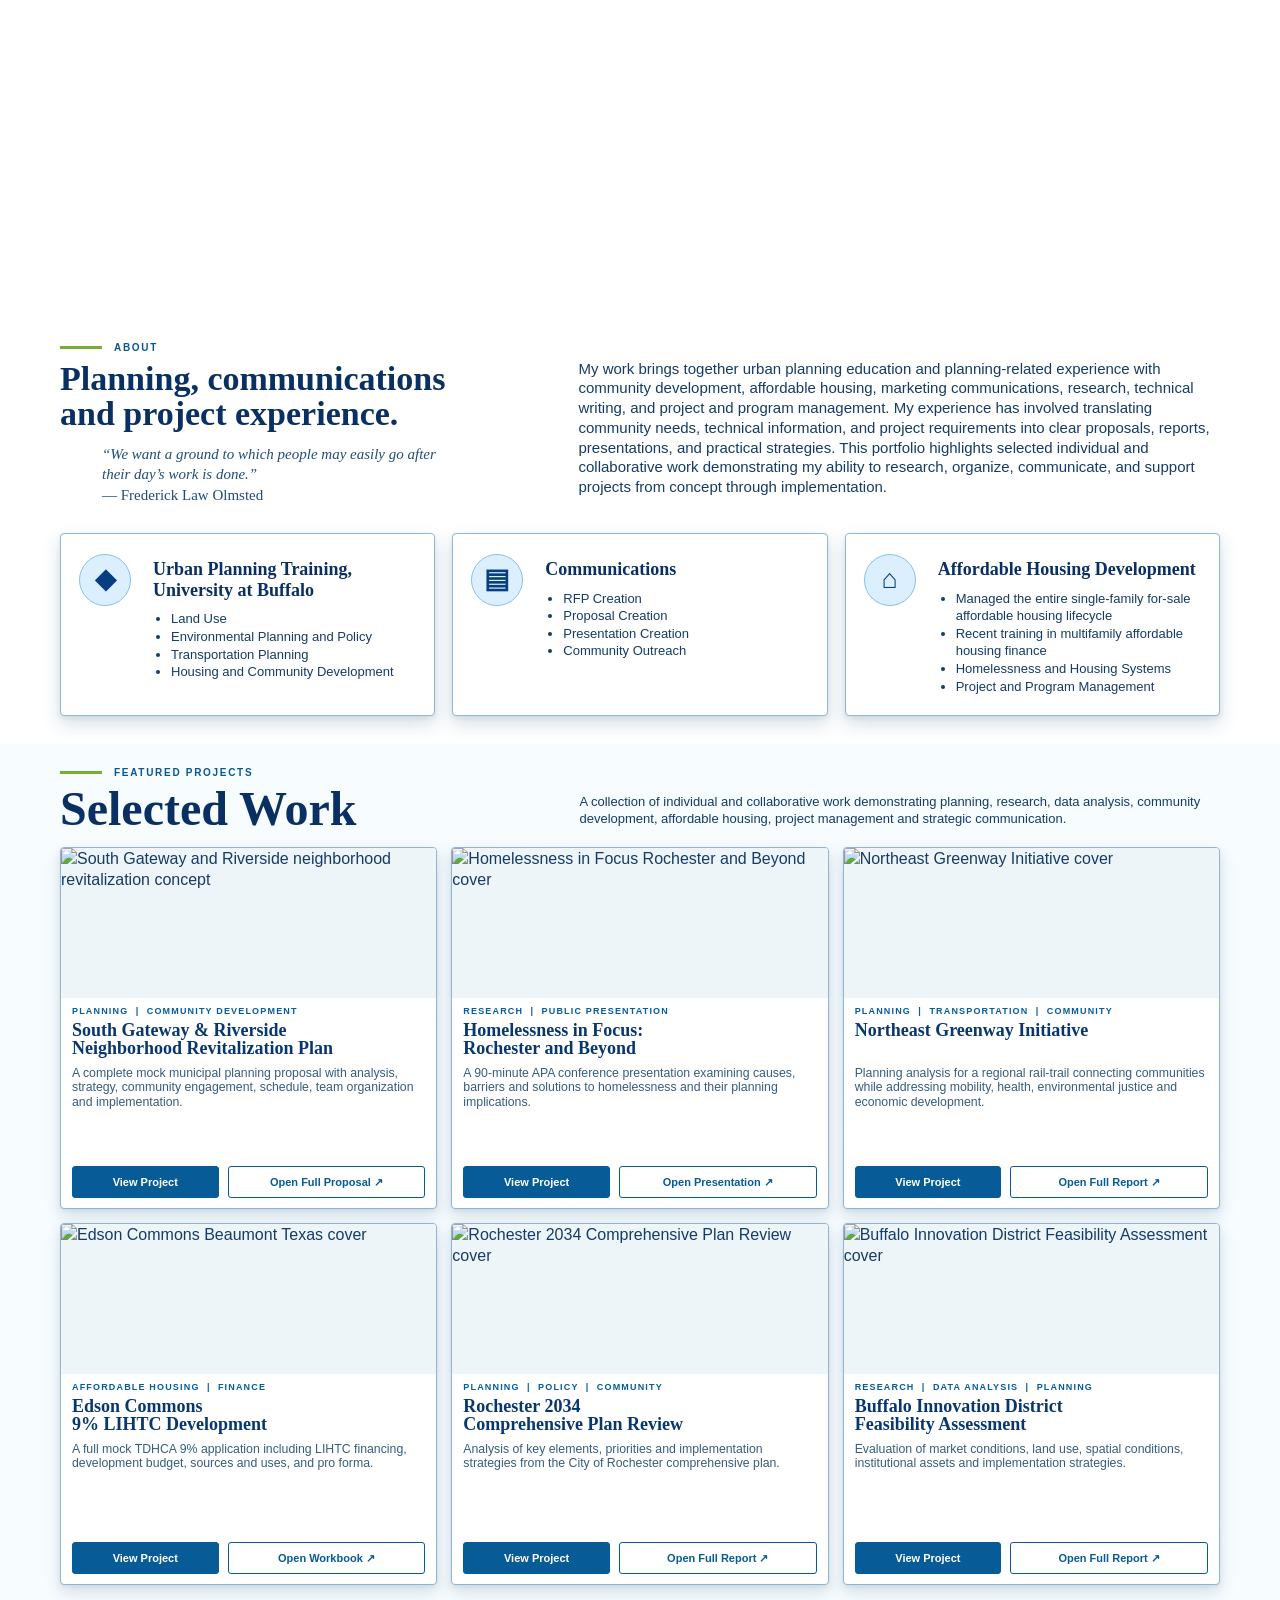
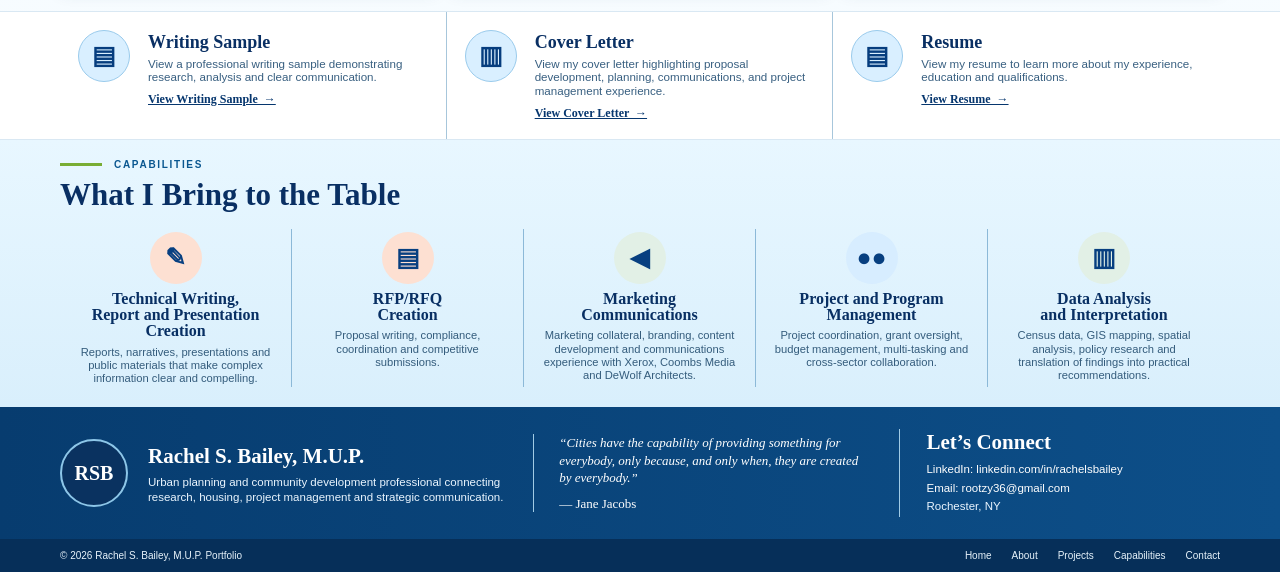
==== index.html @ a9858fcd "Create general professional portfolio" ====
<!doctype html>
<html lang="en">
<head>
<meta charset="utf-8">
<meta name="viewport" content="width=device-width, initial-scale=1">
<meta name="description" content="Portfolio for Rachel S. Bailey, M.U.P. — urban planning, proposal development, marketing communications, affordable housing, research and project management.">
<title>Portfolio for Rachel S. Bailey, M.U.P.</title>
<link rel="stylesheet" href="styles.css">
</head>
<body>

<section class="hero" id="home" aria-label="Rachel S. Bailey portfolio header">
  <nav class="hero-nav" aria-label="Main navigation">
    <a class="active" href="#home">Home</a>
    <a href="#about">About</a>
    <a href="#projects">Projects</a>
    <a href="#capabilities">Capabilities</a>
    <a href="#contact">Contact</a>
  </nav>
  <a class="hero-work-link" href="#projects" aria-label="View my work">View My Work</a>
</section>

<section class="about section" id="about">
  <div class="container">
    <div class="about-intro-grid">
      <div>
        <div class="eyebrow"><span></span>About</div>
        <h2>Planning, communications<br>and project experience.</h2>
        <blockquote>“We want a ground to which people may easily go after their day’s work is done.”<cite>— Frederick Law Olmsted</cite></blockquote>
      </div>
      <div class="about-copy">
        <p>My work brings together urban planning education and planning-related experience with community development, affordable housing, marketing communications, research, technical writing, and project and program management. My experience has involved translating community needs, technical information, and project requirements into clear proposals, reports, presentations, and practical strategies. This portfolio highlights selected individual and collaborative work demonstrating my ability to research, organize, communicate, and support projects from concept through implementation.</p>
      </div>
    </div>

    <div class="about-cards">
      <article class="about-card">
        <div class="round-icon">◆</div>
        <div><h3>Urban Planning Training,<br>University at Buffalo</h3>
        <ul><li>Land Use</li><li>Environmental Planning and Policy</li><li>Transportation Planning</li><li>Housing and Community Development</li></ul></div>
      </article>
      <article class="about-card">
        <div class="round-icon">▤</div>
        <div><h3>Communications</h3>
        <ul><li>RFP Creation</li><li>Proposal Creation</li><li>Presentation Creation</li><li>Community Outreach</li></ul></div>
      </article>
      <article class="about-card">
        <div class="round-icon">⌂</div>
        <div><h3>Affordable Housing Development</h3>
        <ul><li>Managed the entire single-family for-sale affordable housing lifecycle</li><li>Recent training in multifamily affordable housing finance</li><li>Homelessness and Housing Systems</li><li>Project and Program Management</li></ul></div>
      </article>
    </div>
  </div>
</section>

<section class="projects section" id="projects">
  <div class="container">
    <div class="section-heading-grid">
      <div><div class="eyebrow"><span></span>Featured Projects</div><h2>Selected Work</h2></div>
      <p>A collection of individual and collaborative work demonstrating planning, research, data analysis, community development, affordable housing, project management and strategic communication.</p>
    </div>

    <div class="project-grid">
      <article class="project-card">
        <div class="project-image"><img src="assets/south_gateway_before_after.png" alt="South Gateway and Riverside neighborhood revitalization concept"></div>
        <div class="project-body">
          <div class="project-label">Planning &nbsp;|&nbsp; Community Development</div>
          <h3>South Gateway &amp; Riverside<br>Neighborhood Revitalization Plan</h3>
          <p>A complete mock municipal planning proposal with analysis, strategy, community engagement, schedule, team organization and implementation.</p>
          <div class="project-actions"><a class="btn" href="municipal-proposal.html">View Project</a><a class="btn outline" href="documents/South_Gateway_Riverside_Revised_Proposal.pdf" target="_blank">Open Full Proposal ↗</a></div>
        </div>
      </article>

      <article class="project-card">
        <div class="project-image"><img src="assets/homeless_cover.png" alt="Homelessness in Focus Rochester and Beyond cover"></div>
        <div class="project-body">
          <div class="project-label">Research &nbsp;|&nbsp; Public Presentation</div>
          <h3>Homelessness in Focus:<br>Rochester and Beyond</h3>
          <p>A 90-minute APA conference presentation examining causes, barriers and solutions to homelessness and their planning implications.</p>
          <div class="project-actions"><a class="btn" href="homelessness.html">View Project</a><a class="btn outline" href="documents/Homelessness_in_Focus_Rochester_and_Beyond.pdf" target="_blank">Open Presentation ↗</a></div>
        </div>
      </article>

      <article class="project-card">
        <div class="project-image"><img src="assets/greenway_cover.png" alt="Northeast Greenway Initiative cover"></div>
        <div class="project-body">
          <div class="project-label">Planning &nbsp;|&nbsp; Transportation &nbsp;|&nbsp; Community</div>
          <h3>Northeast Greenway Initiative</h3>
          <p>Planning analysis for a regional rail-trail connecting communities while addressing mobility, health, environmental justice and economic development.</p>
          <div class="project-actions"><a class="btn" href="greenway.html">View Project</a><a class="btn outline" href="documents/Northeast_Greenway_Presentation.pdf" target="_blank">Open Full Report ↗</a></div>
        </div>
      </article>

      <article class="project-card">
        <div class="project-image"><img src="assets/edson_cover.png" alt="Edson Commons Beaumont Texas cover"></div>
        <div class="project-body">
          <div class="project-label">Affordable Housing &nbsp;|&nbsp; Finance</div>
          <h3>Edson Commons<br>9% LIHTC Development</h3>
          <p>A full mock TDHCA 9% application including LIHTC financing, development budget, sources and uses, and pro forma.</p>
          <div class="project-actions"><a class="btn" href="edson-commons.html">View Project</a><a class="btn outline" href="documents/Edson_Commons_9pct_LIHTC_Workbook.xlsx">Open Workbook ↗</a></div>
        </div>
      </article>

      <article class="project-card">
        <div class="project-image"><img src="assets/rochester_card_centered.png" alt="Rochester 2034 Comprehensive Plan Review cover"></div>
        <div class="project-body">
          <div class="project-label">Planning &nbsp;|&nbsp; Policy &nbsp;|&nbsp; Community</div>
          <h3>Rochester 2034<br>Comprehensive Plan Review</h3>
          <p>Analysis of key elements, priorities and implementation strategies from the City of Rochester comprehensive plan.</p>
          <div class="project-actions"><a class="btn" href="rochester-2034.html">View Project</a><a class="btn outline" href="documents/Rochester_2034_Comprehensive_Plan_Review.pdf" target="_blank">Open Full Report ↗</a></div>
        </div>
      </article>

      <article class="project-card">
        <div class="project-image"><img src="assets/innovation_cover.png" alt="Buffalo Innovation District Feasibility Assessment cover"></div>
        <div class="project-body">
          <div class="project-label">Research &nbsp;|&nbsp; Data Analysis &nbsp;|&nbsp; Planning</div>
          <h3>Buffalo Innovation District<br>Feasibility Assessment</h3>
          <p>Evaluation of market conditions, land use, spatial conditions, institutional assets and implementation strategies.</p>
          <div class="project-actions"><a class="btn" href="innovation-district.html">View Project</a><a class="btn outline" href="documents/Buffalo_Innovation_District_Feasibility_Report.pdf" target="_blank">Open Full Report ↗</a></div>
        </div>
      </article>
    </div>
  </div>
</section>

<section class="resources">
 <div class="container resource-grid">
   <article class="resource-card"><div class="resource-icon">▤</div><div><h3>Writing Sample</h3><p>View a professional writing sample demonstrating research, analysis and clear communication.</p><a href="writing-sample.html">View Writing Sample &nbsp;→</a></div></article>
   <article class="resource-card"><div class="resource-icon">▥</div><div><h3>Cover Letter</h3><p>View my cover letter highlighting proposal development, planning, communications, and project management experience.</p><a href="cover-letter.html">View Cover Letter &nbsp;→</a></div></article>
   <article class="resource-card"><div class="resource-icon">▤</div><div><h3>Resume</h3><p>View my resume to learn more about my experience, education and qualifications.</p><a href="resume.html">View Resume &nbsp;→</a></div></article>
 </div>
</section>

<section class="capabilities section" id="capabilities">
 <div class="container">
   <div class="eyebrow"><span></span>Capabilities</div>
   <h2>What I Bring to the Table</h2>
   <div class="cap-grid">
     <article class="cap"><div class="cap-icon peach">✎</div><h3>Technical Writing,<br>Report and Presentation<br>Creation</h3><p>Reports, narratives, presentations and public materials that make complex information clear and compelling.</p></article>
     <article class="cap"><div class="cap-icon peach">▤</div><h3>RFP/RFQ<br>Creation</h3><p>Proposal writing, compliance, coordination and competitive submissions.</p></article>
     <article class="cap"><div class="cap-icon green">◀</div><h3>Marketing<br>Communications</h3><p>Marketing collateral, branding, content development and communications experience with Xerox, Coombs Media and DeWolf Architects.</p></article>
     <article class="cap"><div class="cap-icon blue">●●</div><h3>Project and Program<br>Management</h3><p>Project coordination, grant oversight, budget management, multi-tasking and cross-sector collaboration.</p></article>
     <article class="cap"><div class="cap-icon green">▥</div><h3>Data Analysis<br>and Interpretation</h3><p>Census data, GIS mapping, spatial analysis, policy research and translation of findings into practical recommendations.</p></article>
   </div>
 </div>
</section>

<footer id="contact">
  <div class="footer-main">
    <div class="container footer-grid">
      <div class="footer-profile">
        <div class="monogram" aria-label="Rachel S. Bailey initials">RSB</div>
        <div><h3>Rachel S. Bailey, M.U.P.</h3><p>Urban planning and community development professional connecting research, housing, project management and strategic communication.</p></div>
      </div>
      <blockquote class="footer-quote">“Cities have the capability of providing something for everybody, only because, and only when, they are created by everybody.”<cite>— Jane Jacobs</cite></blockquote>
      <div class="footer-contact"><h3>Let’s Connect</h3><p><a href="https://www.linkedin.com/in/rachelsbailey" target="_blank">LinkedIn: linkedin.com/in/rachelsbailey</a></p><p><a href="mailto:rootzy36@gmail.com">Email: rootzy36@gmail.com</a></p><p>Rochester, NY</p></div>
    </div>
  </div>
  <div class="footer-bottom"><div class="container footer-bottom-inner"><span>© 2026 Rachel S. Bailey, M.U.P. Portfolio</span><nav><a href="#home">Home</a><a href="#about">About</a><a href="#projects">Projects</a><a href="#capabilities">Capabilities</a><a href="#contact">Contact</a></nav></div></div>
</footer>
</body>
</html>
---- styles.css ----
:root{--navy:#092f63;--blue:#075c9b;--ink:#153b66;--muted:#4a6781;--line:#91b7d3;--light:#e8f7ff;--pale:#f7fbfe}
*{box-sizing:border-box} html{scroll-behavior:smooth} body{margin:0;color:var(--ink);font-family:Arial,"Segoe UI",sans-serif;line-height:1.32;background:white} a{color:inherit}.container{width:min(1160px,92%);margin:auto}.section{padding:28px 0}.hero{position:relative;width:100%;aspect-ratio:1024/250;background:url("assets/hero_approved_final.png") center/cover no-repeat}.hero-nav{position:absolute;top:10px;right:6.5%;display:flex;gap:26px;z-index:3}.hero-nav a{font-size:14px;font-weight:700;color:#062b59;text-decoration:none;padding:6px 2px 5px;border-bottom:3px solid transparent;text-shadow:0 1px 1px rgba(255,255,255,.65)}.hero-nav a:hover,.hero-nav a.active{border-color:#0c5b97}.hero-work-link{position:absolute;left:6.7%;top:70%;width:15.5%;height:15%;text-indent:-9999px;overflow:hidden;z-index:4}
.eyebrow{text-transform:uppercase;letter-spacing:.17em;font-size:10px;font-weight:800;color:#0a5790;display:flex;align-items:center;gap:12px}.eyebrow span{display:inline-block;width:42px;height:3px;background:#78ad34}.about{background:white}.about-intro-grid{display:grid;grid-template-columns:.84fr 1.16fr;gap:54px;align-items:start}.about h2,.projects h2,.capabilities h2{font-family:Georgia,"Times New Roman",serif;color:var(--navy);font-weight:700}.about h2{font-size:34px;line-height:1.03;margin:7px 0 10px}.about blockquote{font-family:Georgia,"Times New Roman",serif;font-style:italic;color:#214d78;margin:14px 0 0 42px;font-size:15px;max-width:360px}.about blockquote cite{display:block;font-style:normal;margin-top:2px}.about-copy{padding-top:18px;font-size:15px}.about-copy p{margin:0}.about-cards{display:grid;grid-template-columns:repeat(3,1fr);gap:17px;margin-top:27px}.about-card{background:white;border:1.5px solid #90b8d4;box-shadow:0 8px 18px rgba(25,78,116,.18),0 2px 5px rgba(25,78,116,.09);border-radius:4px;padding:20px 18px;display:grid;grid-template-columns:62px 1fr;gap:12px;min-height:172px}.round-icon,.resource-icon,.cap-icon{border-radius:50%;display:grid;place-items:center}.round-icon{width:52px;height:52px;background:#dcefff;border:1px solid #8ac0e8;color:#073e82;font-size:27px;font-weight:800}.about-card h3{font-family:Georgia,"Times New Roman",serif;color:var(--navy);font-size:18px;line-height:1.15;margin:5px 0 10px}.about-card ul{margin:0;padding-left:18px;font-size:13px;line-height:1.35}
.projects{background-color:#f5fbff;background-image:linear-gradient(rgba(247,252,255,.84),rgba(247,252,255,.84)),url("assets/planning_map_overlay.svg");background-size:cover;background-position:center;padding:22px 0 26px}.section-heading-grid{display:grid;grid-template-columns:.85fr 1.15fr;gap:46px;align-items:end;margin-bottom:15px}.projects h2{font-size:48px;line-height:.95;margin:7px 0 0}.section-heading-grid p{margin:0 0 5px;font-size:13px}.project-grid{display:grid;grid-template-columns:repeat(3,minmax(0,1fr));gap:14px;align-items:stretch}.project-card{background:white;border:1.5px solid #92b5cd;box-shadow:0 7px 16px rgba(22,66,99,.15),0 2px 4px rgba(22,66,99,.08);border-radius:4px;overflow:hidden;display:flex;flex-direction:column;height:100%}.project-image{height:150px;flex:0 0 150px;background:#edf5f9;overflow:hidden}.project-image img{width:100%;height:100%;object-fit:cover;object-position:center;display:block}.project-body{padding:9px 11px 10px;display:flex;flex-direction:column;flex:1;min-height:210px}.project-label{font-size:9px;line-height:1;text-transform:uppercase;letter-spacing:.13em;color:#075c9b;font-weight:800;margin-bottom:5px}.project-body h3{font-family:Georgia,"Times New Roman",serif;color:#08366e;font-size:18px;line-height:1.03;margin:0 0 7px;min-height:38px}.project-body p{font-size:12.3px;line-height:1.17;margin:0;color:#355d7f;min-height:57px}.project-actions{display:grid;grid-template-columns:1fr 1.35fr;gap:9px;margin-top:auto;padding-top:10px}.btn{display:inline-flex;align-items:center;justify-content:center;min-height:32px;padding:6px 10px;background:#075b96;color:white;text-decoration:none;border:1px solid #075b96;border-radius:3px;font-size:11px;font-weight:700;text-align:center;white-space:nowrap}.btn.outline{background:white;color:#075b96}.btn:hover{filter:brightness(.93)}
.resources{background:white;border-top:1px solid #d9e8f3;border-bottom:1px solid #d9e8f3}.resource-grid{display:grid;grid-template-columns:repeat(3,1fr)}.resource-card{padding:18px 18px 17px;display:grid;grid-template-columns:58px 1fr;gap:12px;min-height:108px;border-right:1px solid #a7c6db}.resource-card:last-child{border-right:0}.resource-icon{width:52px;height:52px;background:#d9efff;border:1px solid #9acbec;color:#063d7e;font-size:25px;font-weight:800}.resource-card h3{font-family:Georgia,"Times New Roman",serif;color:var(--navy);font-size:18px;margin:1px 0 2px}.resource-card p{font-size:11.6px;line-height:1.18;color:#385f80;margin:0 0 3px}.resource-card a{font-family:Georgia,"Times New Roman",serif;color:#06366e;font-size:12px;font-weight:700}
.capabilities{background:linear-gradient(180deg,#e8f7ff,#d9effc);padding:18px 0 20px}.capabilities h2{font-size:31px;margin:4px 0 13px}.cap-grid{display:grid;grid-template-columns:repeat(5,1fr);gap:0}.cap{padding:3px 18px 2px;text-align:center;border-right:1px solid #8cb9d8}.cap:last-child{border-right:0}.cap-icon{width:52px;height:52px;margin:0 auto 7px;background:#d9efff;color:#073f80;font-size:25px;font-weight:800}.cap-icon.peach{background:#fde0d2}.cap-icon.green{background:#e2f0e6}.cap-icon.blue{background:#d7edff}.cap h3{font-family:Georgia,"Times New Roman",serif;color:#082f63;font-size:16px;line-height:1.02;margin:0 0 6px}.cap p{font-size:11.2px;line-height:1.18;color:#345c7c;margin:0}
.footer-main{background:linear-gradient(90deg,#073c6f,#0d4f89);color:white;padding:22px 0}.footer-grid{display:grid;grid-template-columns:1.25fr .95fr .9fr;gap:28px;align-items:center}.footer-profile{display:grid;grid-template-columns:72px 1fr;gap:16px;align-items:center}.monogram{width:68px;height:68px;border-radius:50%;display:grid;place-items:center;border:2px solid #8dc6e8;background:#0a3260;color:white;font-family:Georgia,"Times New Roman",serif;font-weight:700;font-size:20px}.footer-main h3{font-family:Georgia,"Times New Roman",serif;font-size:21px;margin:0 0 5px}.footer-main p{font-size:11.5px;line-height:1.25;margin:0;color:#ebf6ff}.footer-quote{border-left:1px solid #a1cbe5;padding-left:25px;margin:0;font-family:Georgia,"Times New Roman",serif;font-size:13px;font-style:italic;line-height:1.35}.footer-quote cite{display:block;font-style:normal;margin-top:8px}.footer-contact{border-left:1px solid #a1cbe5;padding-left:26px}.footer-contact p{margin:4px 0}.footer-contact a{color:white;text-decoration:none}.footer-bottom{background:#062f59;color:#e7f3fb;padding:10px 0}.footer-bottom-inner{display:flex;justify-content:space-between;align-items:center;gap:20px;font-size:10px}.footer-bottom nav{display:flex;gap:20px}.footer-bottom a{color:#e7f3fb;text-decoration:none}
/* Project/resource pages use same language */
.site-header{background:#e7f5ff;border-bottom:1px solid #c7deed}.site-header .nav{width:min(1160px,92%);margin:auto;display:flex;justify-content:flex-end}.site-header .nav-links{display:flex;gap:26px}.site-header a{display:block;padding:14px 0 11px;color:#0b3564;text-decoration:none;font-weight:700;font-size:13px}.project-hero{background:#eef8ff;border-bottom:1px solid #c7deed;padding:34px 0 26px}.project-hero .container,.project-detail .container,.project-detail+.section .container{width:min(1160px,92%);margin:auto}.project-hero .meta{text-transform:uppercase;letter-spacing:.14em;font-size:10px;font-weight:800;color:#075c9b}.project-hero h1{font-family:Georgia,"Times New Roman",serif;color:#082f63;font-size:38px;line-height:1.04;margin:8px 0 10px}.project-hero p{max-width:850px;color:#4d6b83;font-size:14px}.project-detail{padding:34px 0;background:white}.project-layout{display:grid;grid-template-columns:1fr 330px;gap:22px}.preview,.side{border:1.5px solid #90b8d4;box-shadow:0 7px 17px rgba(20,65,99,.14);padding:14px;border-radius:4px;background:white}.preview img{width:100%;max-height:620px;object-fit:contain;display:block}.side h3{font-family:Georgia,"Times New Roman",serif;color:#082f63;margin-top:0}.side ul{padding-left:18px;color:#4d6b83;font-size:13px}.pdf-frame{width:100%;height:78vh;border:1.5px solid #90b8d4;box-shadow:0 7px 17px rgba(20,65,99,.12);background:white}.placeholder{padding:38px;border:1.5px dashed #90b8d4;text-align:center}.project-detail+.section{background:#f7fbfe;padding:30px 0}.project-detail+.section h2{font-family:Georgia,"Times New Roman",serif;color:#082f63}
@media(max-width:900px){.hero-nav{right:3%;gap:14px}.about-intro-grid,.section-heading-grid,.footer-grid,.project-layout{grid-template-columns:1fr}.about-cards,.project-grid{grid-template-columns:repeat(2,1fr)}.cap-grid{grid-template-columns:repeat(2,1fr);gap:14px}.cap{border-right:0;border-bottom:1px solid #8cb9d8;padding-bottom:14px}.footer-contact,.footer-quote{border-left:0;padding-left:0}.resource-grid{grid-template-columns:1fr}.resource-card{border-right:0;border-bottom:1px solid #a7c6db}}
@media(max-width:620px){.hero{aspect-ratio:auto;height:300px;background-size:auto 100%;background-position:center}.hero-nav{background:rgba(235,247,255,.92);left:0;right:0;top:0;justify-content:center;gap:12px;padding:4px}.hero-nav a{font-size:11px}.hero-work-link{left:7%;top:70%;width:30%}.about-cards,.project-grid,.cap-grid{grid-template-columns:1fr}.about-intro-grid{gap:18px}.about blockquote{margin-left:0}.project-image{height:180px;flex-basis:180px}.project-body p,.project-body h3{min-height:auto}.footer-bottom-inner{flex-direction:column}.footer-bottom nav{flex-wrap:wrap;justify-content:center}}

/* Exact approved hero artwork; transparent hit targets preserve live navigation. */
.hero-nav a{color:transparent!important;text-shadow:none!important;border-bottom-color:transparent!important;min-width:52px}.hero-nav{top:3px;right:6.8%;gap:16px}

/* V17 - South Gateway proposal page */
.proposal-banner{background:linear-gradient(90deg,rgba(6,42,77,.96),rgba(6,42,77,.68)),url("assets/south_gateway_before_after.png") center 66%/cover no-repeat;color:white;padding:34px 0 32px}
.proposal-banner-inner{display:flex;justify-content:space-between;gap:30px;align-items:end}.proposal-kicker{font-size:11px;letter-spacing:.16em;font-weight:800}.proposal-banner h1{font-family:Georgia,"Times New Roman",serif;font-size:42px;line-height:1.02;margin:8px 0 10px}.proposal-banner p{letter-spacing:.23em;text-transform:uppercase;margin:0;font-size:12px}.proposal-banner-note{font-family:Georgia,"Times New Roman",serif;font-style:italic;font-size:18px;max-width:240px;text-align:right}
.proposal-tabs{background:#f7fbfe;border-bottom:1px solid #c7deed;box-shadow:0 2px 6px rgba(20,65,99,.06)}.proposal-tabs-inner{display:grid;grid-template-columns:repeat(4,1fr)}.proposal-tabs a{padding:12px 10px;text-align:center;text-decoration:none;font-size:13px;font-weight:700;color:#173f68;border-right:1px solid #d8e7f1}.proposal-tabs a:first-child{border-left:1px solid #d8e7f1}.proposal-tabs a.active{background:white;color:#082f63;border-bottom:3px solid #075c9b}
.proposal-overview{padding:18px 0;background:white}.proposal-overview p{max-width:990px;margin:6px 0 0;color:#4a6781;font-size:14px}.proposal-meta{font-size:10px;text-transform:uppercase;letter-spacing:.13em;font-weight:800;color:#075c9b}
.proposal-section{padding:28px 0 30px;background:white}.section-title-row{display:flex;justify-content:space-between;gap:24px;align-items:end;margin-bottom:16px}.section-title-row h2,.deliverables-heading h2{font-family:Georgia,"Times New Roman",serif;color:#082f63;margin:4px 0 0;font-size:32px}.smallcap{text-transform:uppercase;letter-spacing:.15em;font-size:10px;font-weight:800;color:#075c9b}.proposal-note{max-width:390px;margin:0;color:#4a6781;font-size:12px;text-align:right}.proposal-doc-grid{display:grid;grid-template-columns:1.6fr 1fr;gap:18px}.proposal-doc-card{border:1.5px solid #90b8d4;box-shadow:0 7px 17px rgba(20,65,99,.13);border-radius:5px;background:white;display:flex;gap:18px;padding:15px;min-height:320px}.proposal-cover-frame{width:230px;flex:0 0 230px;background:#eef5f8;border:1px solid #d0e0ea;display:flex;align-items:center;justify-content:center}.proposal-cover-frame img{width:100%;height:100%;object-fit:contain;display:block}.proposal-doc-copy,.rfp-cover-text{display:flex;flex-direction:column;justify-content:center}.document-type{text-transform:uppercase;letter-spacing:.15em;font-size:9px;font-weight:800;color:#075c9b;margin-bottom:7px}.proposal-doc-card h3{font-family:Georgia,"Times New Roman",serif;color:#082f63;font-size:23px;line-height:1.07;margin:0 0 9px}.proposal-doc-card p{font-size:13px;color:#4a6781;margin:0 0 15px;line-height:1.35}.proposal-doc-card .btn{align-self:flex-start}.rfp-card{background:linear-gradient(180deg,#f8fbfd,#eef6fb)}
.deliverables-section{padding:28px 0 34px;background:linear-gradient(180deg,#eef7fd,#f8fbfd);border-top:1px solid #d4e5f0}.deliverables-heading{display:grid;grid-template-columns:1fr 240px;gap:30px;align-items:end;margin-bottom:18px}.deliverables-heading p{margin:7px 0 0;color:#4a6781;font-size:13px;max-width:850px}.deliverables-tagline{text-transform:uppercase;letter-spacing:.18em;font-size:13px;color:#0d4675;line-height:1.55;border-bottom:3px solid #6f9f3c;padding-bottom:10px}.deliverables-grid{display:grid;grid-template-columns:repeat(5,minmax(0,1fr));gap:14px;align-items:stretch}.deliverable-card{background:white;border:1.5px solid #9abbd1;box-shadow:0 7px 16px rgba(20,65,99,.13);display:flex;flex-direction:column;min-width:0}.deliverable-card>img{width:100%;height:250px;object-fit:cover;object-position:top center;display:block;border-bottom:1px solid #d9e6ee}.deliverable-body{padding:11px 11px 12px;display:flex;flex-direction:column;flex:1}.deliverable-number{font-size:11px;font-weight:800;text-transform:uppercase;color:#0b3b69;line-height:1.2;min-height:30px}.deliverable-body p{font-size:11.5px;line-height:1.25;color:#4a6781;margin:7px 0 12px;flex:1}.deliverable-body .btn{width:100%}.fictional-note{font-size:10.5px;color:#61798d;margin:16px 0 0;font-style:italic}
@media(max-width:1000px){.deliverables-grid{grid-template-columns:repeat(2,1fr)}.proposal-doc-grid{grid-template-columns:1fr}.proposal-main-card{min-height:300px}.deliverables-heading{grid-template-columns:1fr}.deliverables-tagline{max-width:320px}.proposal-banner-inner{align-items:start}.proposal-banner-note{display:none}}
@media(max-width:650px){.proposal-tabs-inner{grid-template-columns:1fr 1fr}.proposal-doc-card{flex-direction:column}.proposal-cover-frame{width:100%;height:430px}.deliverables-grid{grid-template-columns:1fr}.deliverable-card>img{height:auto}.section-title-row{display:block}.proposal-note{text-align:left;margin-top:8px}.proposal-banner h1{font-size:32px}.proposal-banner{padding:26px 0}}
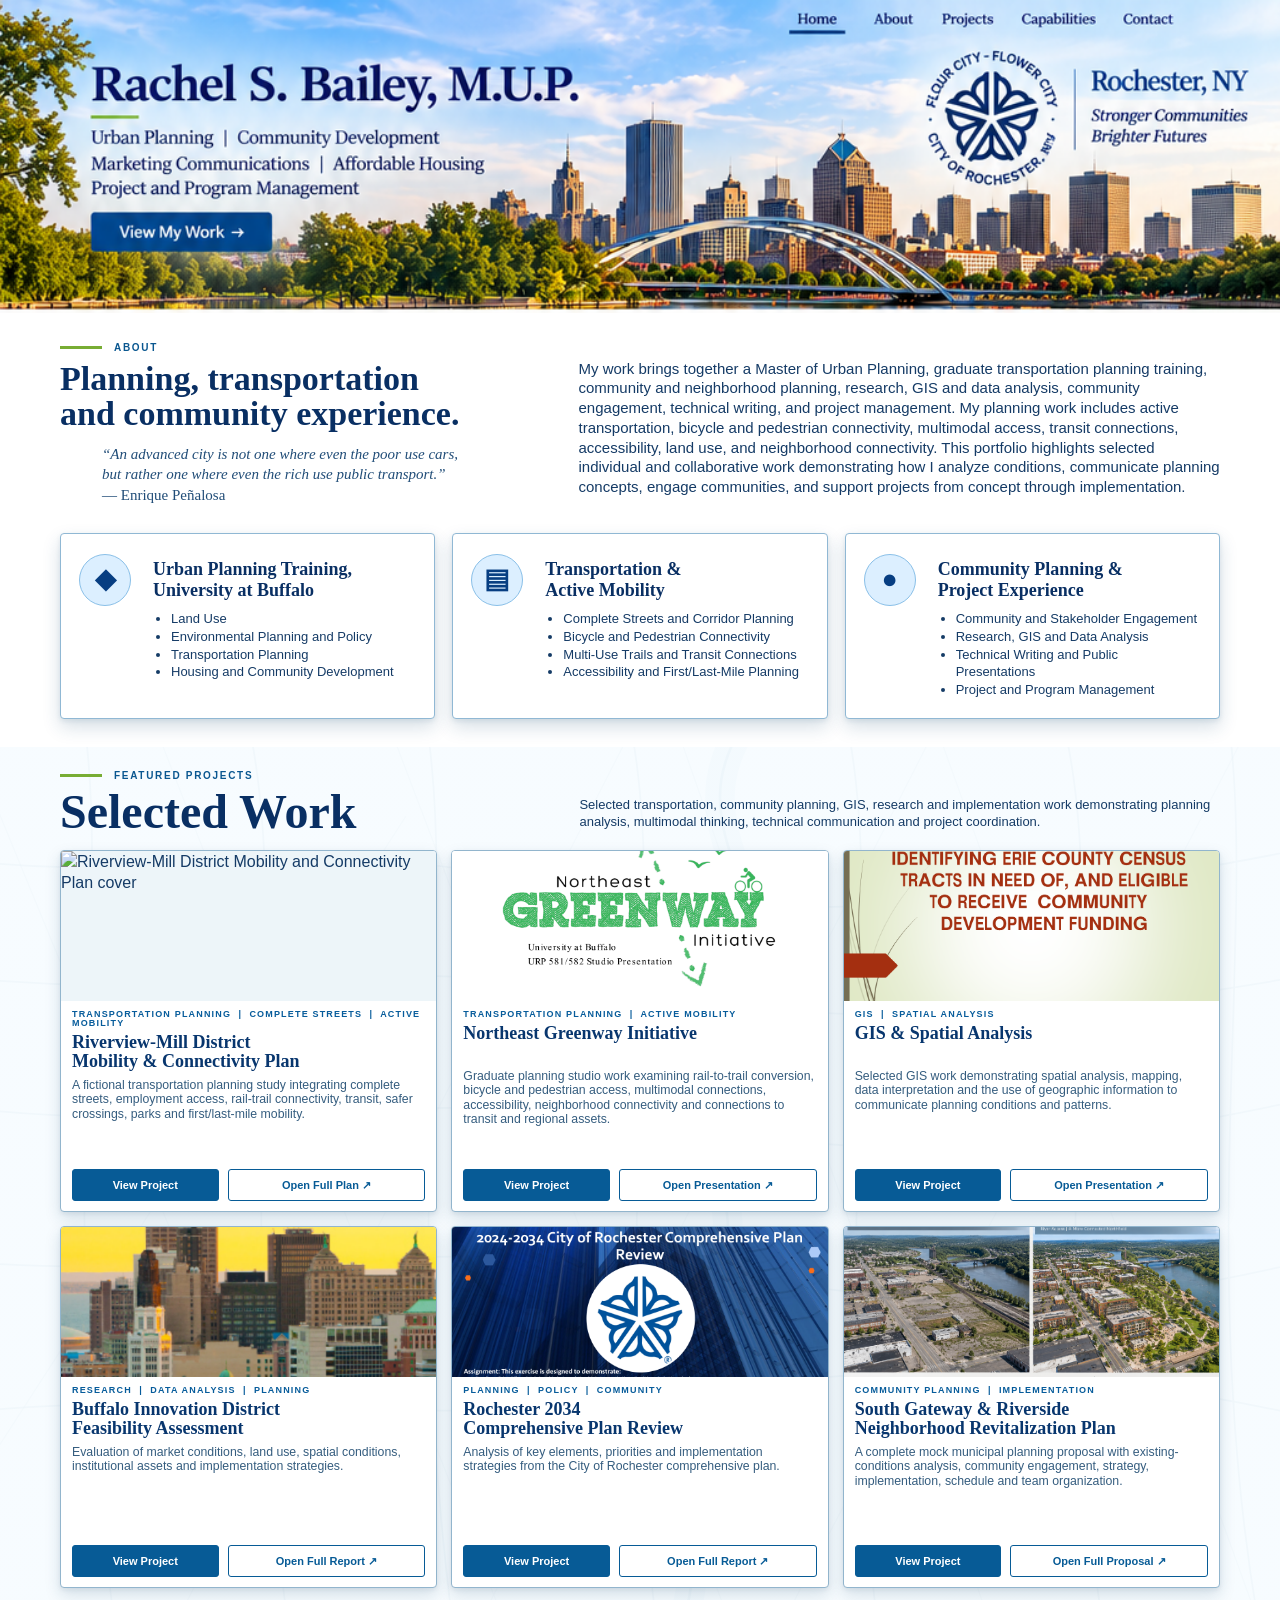
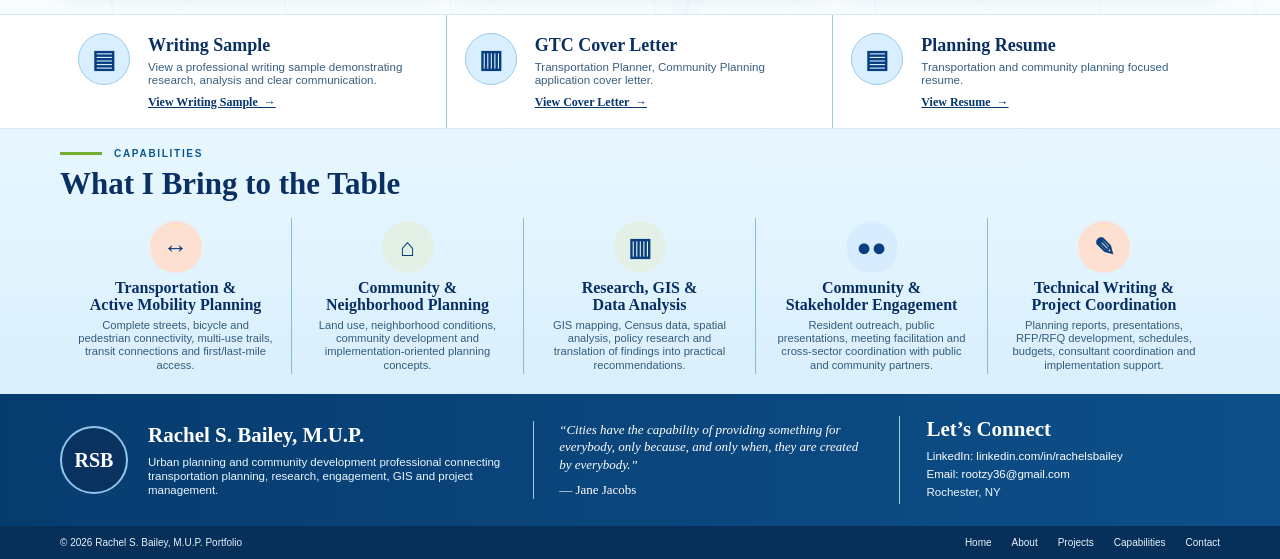
==== commit de89066f: "Update planning portfolio homepage" ====
--- a/index.html
+++ b/index.html
@@ -3,8 +3,8 @@
 <head>
 <meta charset="utf-8">
 <meta name="viewport" content="width=device-width, initial-scale=1">
-<meta name="description" content="Portfolio for Rachel S. Bailey, M.U.P. — urban planning, proposal development, marketing communications, affordable housing, research and project management.">
-<title>Portfolio for Rachel S. Bailey, M.U.P.</title>
+<meta name="description" content="Rachel S. Bailey, M.U.P. planning portfolio featuring transportation planning, active mobility, community planning, GIS, research, engagement and project management.">
+<title>Rachel S. Bailey, M.U.P. | Planning & Transportation Portfolio</title>
 <link rel="stylesheet" href="styles.css">
 </head>
 <body>
@@ -25,11 +25,11 @@
     <div class="about-intro-grid">
       <div>
         <div class="eyebrow"><span></span>About</div>
-        <h2>Planning, communications<br>and project experience.</h2>
-        <blockquote>“We want a ground to which people may easily go after their day’s work is done.”<cite>— Frederick Law Olmsted</cite></blockquote>
+        <h2>Planning, transportation<br>and community experience.</h2>
+        <blockquote>“An advanced city is not one where even the poor use cars, but rather one where even the rich use public transport.”<cite>— Enrique Peñalosa</cite></blockquote>
       </div>
       <div class="about-copy">
-        <p>My work brings together urban planning education and planning-related experience with community development, affordable housing, marketing communications, research, technical writing, and project and program management. My experience has involved translating community needs, technical information, and project requirements into clear proposals, reports, presentations, and practical strategies. This portfolio highlights selected individual and collaborative work demonstrating my ability to research, organize, communicate, and support projects from concept through implementation.</p>
+        <p>My work brings together a Master of Urban Planning, graduate transportation planning training, community and neighborhood planning, research, GIS and data analysis, community engagement, technical writing, and project management. My planning work includes active transportation, bicycle and pedestrian connectivity, multimodal access, transit connections, accessibility, land use, and neighborhood connectivity. This portfolio highlights selected individual and collaborative work demonstrating how I analyze conditions, communicate planning concepts, engage communities, and support projects from concept through implementation.</p>
       </div>
     </div>
 
@@ -41,13 +41,13 @@
       </article>
       <article class="about-card">
         <div class="round-icon">▤</div>
-        <div><h3>Communications</h3>
-        <ul><li>RFP Creation</li><li>Proposal Creation</li><li>Presentation Creation</li><li>Community Outreach</li></ul></div>
+        <div><h3>Transportation &amp;<br>Active Mobility</h3>
+        <ul><li>Complete Streets and Corridor Planning</li><li>Bicycle and Pedestrian Connectivity</li><li>Multi-Use Trails and Transit Connections</li><li>Accessibility and First/Last-Mile Planning</li></ul></div>
       </article>
       <article class="about-card">
-        <div class="round-icon">⌂</div>
-        <div><h3>Affordable Housing Development</h3>
-        <ul><li>Managed the entire single-family for-sale affordable housing lifecycle</li><li>Recent training in multifamily affordable housing finance</li><li>Homelessness and Housing Systems</li><li>Project and Program Management</li></ul></div>
+        <div class="round-icon">●</div>
+        <div><h3>Community Planning &amp;<br>Project Experience</h3>
+        <ul><li>Community and Stakeholder Engagement</li><li>Research, GIS and Data Analysis</li><li>Technical Writing and Public Presentations</li><li>Project and Program Management</li></ul></div>
       </article>
     </div>
   </div>
@@ -57,47 +57,47 @@
   <div class="container">
     <div class="section-heading-grid">
       <div><div class="eyebrow"><span></span>Featured Projects</div><h2>Selected Work</h2></div>
-      <p>A collection of individual and collaborative work demonstrating planning, research, data analysis, community development, affordable housing, project management and strategic communication.</p>
+      <p>Selected transportation, community planning, GIS, research and implementation work demonstrating planning analysis, multimodal thinking, technical communication and project coordination.</p>
     </div>
 
     <div class="project-grid">
       <article class="project-card">
-        <div class="project-image"><img src="assets/south_gateway_before_after.png" alt="South Gateway and Riverside neighborhood revitalization concept"></div>
+        <div class="project-image"><img src="assets/lakehaven_cover.png" alt="Riverview-Mill District Mobility and Connectivity Plan cover"></div>
         <div class="project-body">
-          <div class="project-label">Planning &nbsp;|&nbsp; Community Development</div>
-          <h3>South Gateway &amp; Riverside<br>Neighborhood Revitalization Plan</h3>
-          <p>A complete mock municipal planning proposal with analysis, strategy, community engagement, schedule, team organization and implementation.</p>
-          <div class="project-actions"><a class="btn" href="municipal-proposal.html">View Project</a><a class="btn outline" href="documents/South_Gateway_Riverside_Revised_Proposal.pdf" target="_blank">Open Full Proposal ↗</a></div>
-        </div>
-      </article>
-
-      <article class="project-card">
-        <div class="project-image"><img src="assets/homeless_cover.png" alt="Homelessness in Focus Rochester and Beyond cover"></div>
-        <div class="project-body">
-          <div class="project-label">Research &nbsp;|&nbsp; Public Presentation</div>
-          <h3>Homelessness in Focus:<br>Rochester and Beyond</h3>
-          <p>A 90-minute APA conference presentation examining causes, barriers and solutions to homelessness and their planning implications.</p>
-          <div class="project-actions"><a class="btn" href="homelessness.html">View Project</a><a class="btn outline" href="documents/Homelessness_in_Focus_Rochester_and_Beyond.pdf" target="_blank">Open Presentation ↗</a></div>
+          <div class="project-label">Transportation Planning &nbsp;|&nbsp; Complete Streets &nbsp;|&nbsp; Active Mobility</div>
+          <h3>Riverview-Mill District<br>Mobility &amp; Connectivity Plan</h3>
+          <p>A fictional transportation planning study integrating complete streets, employment access, rail-trail connectivity, transit, safer crossings, parks and first/last-mile mobility.</p>
+          <div class="project-actions"><a class="btn" href="lakehaven-mobility.html">View Project</a><a class="btn outline" href="documents/Lakehaven_Riverview_Mobility_Connectivity_Plan.pdf" target="_blank">Open Full Plan ↗</a></div>
         </div>
       </article>
 
       <article class="project-card">
         <div class="project-image"><img src="assets/greenway_cover.png" alt="Northeast Greenway Initiative cover"></div>
         <div class="project-body">
-          <div class="project-label">Planning &nbsp;|&nbsp; Transportation &nbsp;|&nbsp; Community</div>
+          <div class="project-label">Transportation Planning &nbsp;|&nbsp; Active Mobility</div>
           <h3>Northeast Greenway Initiative</h3>
-          <p>Planning analysis for a regional rail-trail connecting communities while addressing mobility, health, environmental justice and economic development.</p>
-          <div class="project-actions"><a class="btn" href="greenway.html">View Project</a><a class="btn outline" href="documents/Northeast_Greenway_Presentation.pdf" target="_blank">Open Full Report ↗</a></div>
+          <p>Graduate planning studio work examining rail-to-trail conversion, bicycle and pedestrian access, multimodal connections, accessibility, neighborhood connectivity and connections to transit and regional assets.</p>
+          <div class="project-actions"><a class="btn" href="greenway.html">View Project</a><a class="btn outline" href="documents/Northeast_Greenway_Presentation.pdf" target="_blank">Open Presentation ↗</a></div>
         </div>
       </article>
 
       <article class="project-card">
-        <div class="project-image"><img src="assets/edson_cover.png" alt="Edson Commons Beaumont Texas cover"></div>
+        <div class="project-image"><img src="assets/gis_cover.png" alt="GIS and spatial analysis project"></div>
         <div class="project-body">
-          <div class="project-label">Affordable Housing &nbsp;|&nbsp; Finance</div>
-          <h3>Edson Commons<br>9% LIHTC Development</h3>
-          <p>A full mock TDHCA 9% application including LIHTC financing, development budget, sources and uses, and pro forma.</p>
-          <div class="project-actions"><a class="btn" href="edson-commons.html">View Project</a><a class="btn outline" href="documents/Edson_Commons_9pct_LIHTC_Workbook.xlsx">Open Workbook ↗</a></div>
+          <div class="project-label">GIS &nbsp;|&nbsp; Spatial Analysis</div>
+          <h3>GIS &amp; Spatial Analysis</h3>
+          <p>Selected GIS work demonstrating spatial analysis, mapping, data interpretation and the use of geographic information to communicate planning conditions and patterns.</p>
+          <div class="project-actions"><a class="btn" href="erie-gis.html">View Project</a><a class="btn outline" href="documents/Erie_County_GIS_Presentation.pdf" target="_blank">Open Presentation ↗</a></div>
+        </div>
+      </article>
+
+      <article class="project-card">
+        <div class="project-image"><img src="assets/innovation_cover.png" alt="Buffalo Innovation District Feasibility Assessment cover"></div>
+        <div class="project-body">
+          <div class="project-label">Research &nbsp;|&nbsp; Data Analysis &nbsp;|&nbsp; Planning</div>
+          <h3>Buffalo Innovation District<br>Feasibility Assessment</h3>
+          <p>Evaluation of market conditions, land use, spatial conditions, institutional assets and implementation strategies.</p>
+          <div class="project-actions"><a class="btn" href="innovation-district.html">View Project</a><a class="btn outline" href="documents/Buffalo_Innovation_District_Feasibility_Report.pdf" target="_blank">Open Full Report ↗</a></div>
         </div>
       </article>
 
@@ -112,12 +112,12 @@
       </article>
 
       <article class="project-card">
-        <div class="project-image"><img src="assets/innovation_cover.png" alt="Buffalo Innovation District Feasibility Assessment cover"></div>
+        <div class="project-image"><img src="assets/south_gateway_before_after.png" alt="South Gateway and Riverside neighborhood revitalization concept"></div>
         <div class="project-body">
-          <div class="project-label">Research &nbsp;|&nbsp; Data Analysis &nbsp;|&nbsp; Planning</div>
-          <h3>Buffalo Innovation District<br>Feasibility Assessment</h3>
-          <p>Evaluation of market conditions, land use, spatial conditions, institutional assets and implementation strategies.</p>
-          <div class="project-actions"><a class="btn" href="innovation-district.html">View Project</a><a class="btn outline" href="documents/Buffalo_Innovation_District_Feasibility_Report.pdf" target="_blank">Open Full Report ↗</a></div>
+          <div class="project-label">Community Planning &nbsp;|&nbsp; Implementation</div>
+          <h3>South Gateway &amp; Riverside<br>Neighborhood Revitalization Plan</h3>
+          <p>A complete mock municipal planning proposal with existing-conditions analysis, community engagement, strategy, implementation, schedule and team organization.</p>
+          <div class="project-actions"><a class="btn" href="municipal-proposal.html">View Project</a><a class="btn outline" href="documents/South_Gateway_Riverside_Proposal_FINAL_2026.pdf" target="_blank">Open Full Proposal ↗</a></div>
         </div>
       </article>
     </div>
@@ -127,8 +127,8 @@
 <section class="resources">
  <div class="container resource-grid">
    <article class="resource-card"><div class="resource-icon">▤</div><div><h3>Writing Sample</h3><p>View a professional writing sample demonstrating research, analysis and clear communication.</p><a href="writing-sample.html">View Writing Sample &nbsp;→</a></div></article>
-   <article class="resource-card"><div class="resource-icon">▥</div><div><h3>Cover Letter</h3><p>View my cover letter highlighting proposal development, planning, communications, and project management experience.</p><a href="cover-letter.html">View Cover Letter &nbsp;→</a></div></article>
-   <article class="resource-card"><div class="resource-icon">▤</div><div><h3>Resume</h3><p>View my resume to learn more about my experience, education and qualifications.</p><a href="resume.html">View Resume &nbsp;→</a></div></article>
+   <article class="resource-card"><div class="resource-icon">▥</div><div><h3>GTC Cover Letter</h3><p>Transportation Planner, Community Planning application cover letter.</p><a href="documents/Rachel_S_Bailey_Cover_Letter_GTC_Transportation_Planner.pdf" target="_blank">View Cover Letter &nbsp;→</a></div></article>
+   <article class="resource-card"><div class="resource-icon">▤</div><div><h3>Planning Resume</h3><p>Transportation and community planning focused resume.</p><a href="documents/Rachel_S_Bailey_Resume_GTC_Transportation_Planner.pdf" target="_blank">View Resume &nbsp;→</a></div></article>
  </div>
 </section>
 
@@ -137,11 +137,11 @@
    <div class="eyebrow"><span></span>Capabilities</div>
    <h2>What I Bring to the Table</h2>
    <div class="cap-grid">
-     <article class="cap"><div class="cap-icon peach">✎</div><h3>Technical Writing,<br>Report and Presentation<br>Creation</h3><p>Reports, narratives, presentations and public materials that make complex information clear and compelling.</p></article>
-     <article class="cap"><div class="cap-icon peach">▤</div><h3>RFP/RFQ<br>Creation</h3><p>Proposal writing, compliance, coordination and competitive submissions.</p></article>
-     <article class="cap"><div class="cap-icon green">◀</div><h3>Marketing<br>Communications</h3><p>Marketing collateral, branding, content development and communications experience with Xerox, Coombs Media and DeWolf Architects.</p></article>
-     <article class="cap"><div class="cap-icon blue">●●</div><h3>Project and Program<br>Management</h3><p>Project coordination, grant oversight, budget management, multi-tasking and cross-sector collaboration.</p></article>
-     <article class="cap"><div class="cap-icon green">▥</div><h3>Data Analysis<br>and Interpretation</h3><p>Census data, GIS mapping, spatial analysis, policy research and translation of findings into practical recommendations.</p></article>
+     <article class="cap"><div class="cap-icon peach">↔</div><h3>Transportation &amp;<br>Active Mobility Planning</h3><p>Complete streets, bicycle and pedestrian connectivity, multi-use trails, transit connections and first/last-mile access.</p></article>
+     <article class="cap"><div class="cap-icon green">⌂</div><h3>Community &amp;<br>Neighborhood Planning</h3><p>Land use, neighborhood conditions, community development and implementation-oriented planning concepts.</p></article>
+     <article class="cap"><div class="cap-icon green">▥</div><h3>Research, GIS &amp;<br>Data Analysis</h3><p>GIS mapping, Census data, spatial analysis, policy research and translation of findings into practical recommendations.</p></article>
+     <article class="cap"><div class="cap-icon blue">●●</div><h3>Community &amp;<br>Stakeholder Engagement</h3><p>Resident outreach, public presentations, meeting facilitation and cross-sector coordination with public and community partners.</p></article>
+     <article class="cap"><div class="cap-icon peach">✎</div><h3>Technical Writing &amp;<br>Project Coordination</h3><p>Planning reports, presentations, RFP/RFQ development, schedules, budgets, consultant coordination and implementation support.</p></article>
    </div>
  </div>
 </section>
@@ -151,7 +151,7 @@
     <div class="container footer-grid">
       <div class="footer-profile">
         <div class="monogram" aria-label="Rachel S. Bailey initials">RSB</div>
-        <div><h3>Rachel S. Bailey, M.U.P.</h3><p>Urban planning and community development professional connecting research, housing, project management and strategic communication.</p></div>
+        <div><h3>Rachel S. Bailey, M.U.P.</h3><p>Urban planning and community development professional connecting transportation planning, research, engagement, GIS and project management.</p></div>
       </div>
       <blockquote class="footer-quote">“Cities have the capability of providing something for everybody, only because, and only when, they are created by everybody.”<cite>— Jane Jacobs</cite></blockquote>
       <div class="footer-contact"><h3>Let’s Connect</h3><p><a href="https://www.linkedin.com/in/rachelsbailey" target="_blank">LinkedIn: linkedin.com/in/rachelsbailey</a></p><p><a href="mailto:rootzy36@gmail.com">Email: rootzy36@gmail.com</a></p><p>Rochester, NY</p></div>
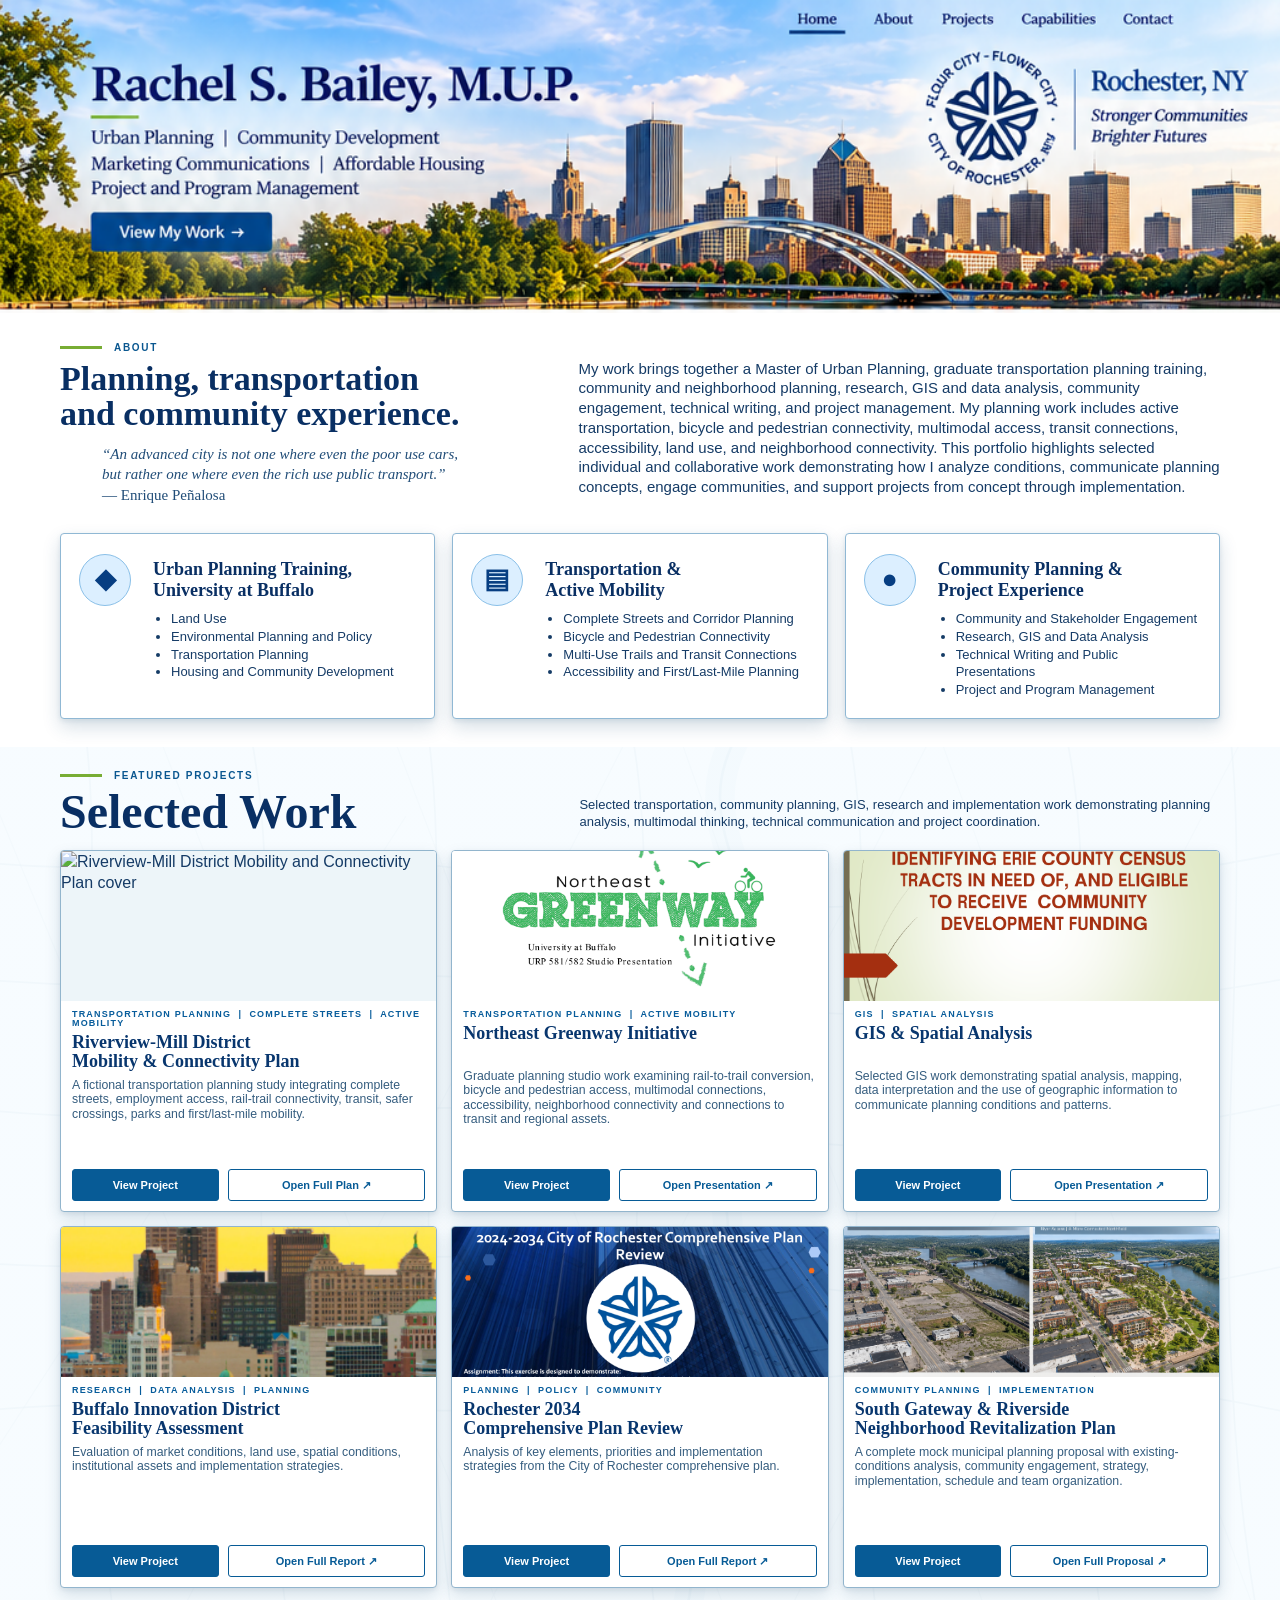
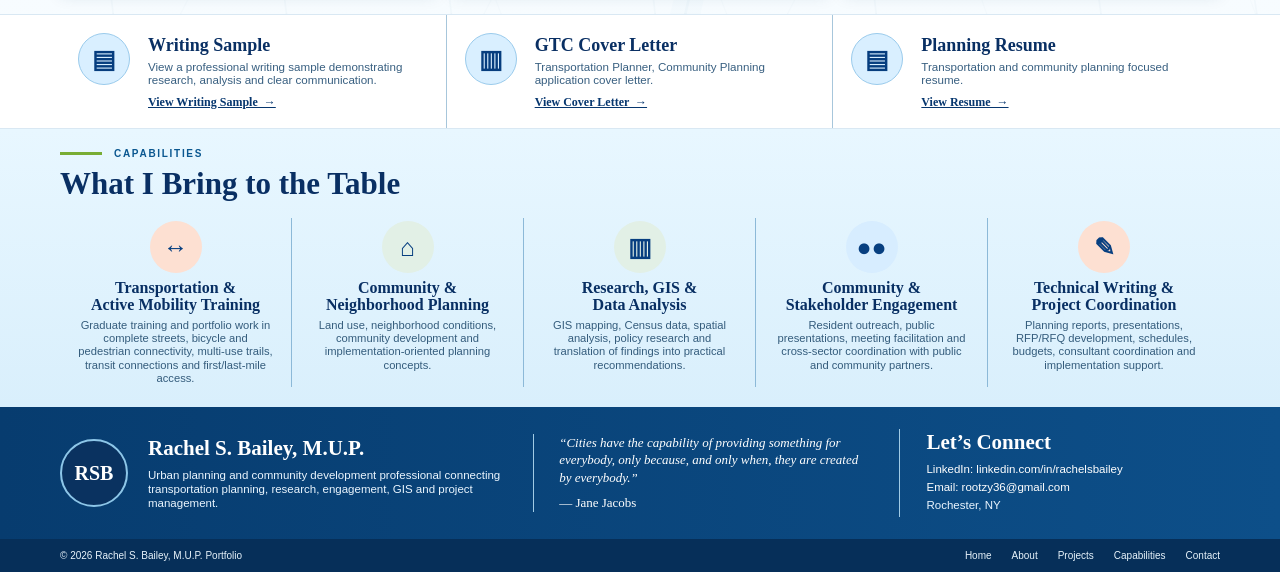
==== commit 6d4dd3f0: "Fix portfolio homepage" ====
--- a/index.html
+++ b/index.html
@@ -137,7 +137,7 @@
    <div class="eyebrow"><span></span>Capabilities</div>
    <h2>What I Bring to the Table</h2>
    <div class="cap-grid">
-     <article class="cap"><div class="cap-icon peach">↔</div><h3>Transportation &amp;<br>Active Mobility Planning</h3><p>Complete streets, bicycle and pedestrian connectivity, multi-use trails, transit connections and first/last-mile access.</p></article>
+     <article class="cap"><div class="cap-icon peach">↔</div><h3>Transportation &amp;<br>Active Mobility Training</h3><p>Graduate training and portfolio work in complete streets, bicycle and pedestrian connectivity, multi-use trails, transit connections and first/last-mile access.</p></article>
      <article class="cap"><div class="cap-icon green">⌂</div><h3>Community &amp;<br>Neighborhood Planning</h3><p>Land use, neighborhood conditions, community development and implementation-oriented planning concepts.</p></article>
      <article class="cap"><div class="cap-icon green">▥</div><h3>Research, GIS &amp;<br>Data Analysis</h3><p>GIS mapping, Census data, spatial analysis, policy research and translation of findings into practical recommendations.</p></article>
      <article class="cap"><div class="cap-icon blue">●●</div><h3>Community &amp;<br>Stakeholder Engagement</h3><p>Resident outreach, public presentations, meeting facilitation and cross-sector coordination with public and community partners.</p></article>
--- a/styles.css
+++ b/styles.css
@@ -23,3 +23,5 @@
 .deliverables-section{padding:28px 0 34px;background:linear-gradient(180deg,#eef7fd,#f8fbfd);border-top:1px solid #d4e5f0}.deliverables-heading{display:grid;grid-template-columns:1fr 240px;gap:30px;align-items:end;margin-bottom:18px}.deliverables-heading p{margin:7px 0 0;color:#4a6781;font-size:13px;max-width:850px}.deliverables-tagline{text-transform:uppercase;letter-spacing:.18em;font-size:13px;color:#0d4675;line-height:1.55;border-bottom:3px solid #6f9f3c;padding-bottom:10px}.deliverables-grid{display:grid;grid-template-columns:repeat(5,minmax(0,1fr));gap:14px;align-items:stretch}.deliverable-card{background:white;border:1.5px solid #9abbd1;box-shadow:0 7px 16px rgba(20,65,99,.13);display:flex;flex-direction:column;min-width:0}.deliverable-card>img{width:100%;height:250px;object-fit:cover;object-position:top center;display:block;border-bottom:1px solid #d9e6ee}.deliverable-body{padding:11px 11px 12px;display:flex;flex-direction:column;flex:1}.deliverable-number{font-size:11px;font-weight:800;text-transform:uppercase;color:#0b3b69;line-height:1.2;min-height:30px}.deliverable-body p{font-size:11.5px;line-height:1.25;color:#4a6781;margin:7px 0 12px;flex:1}.deliverable-body .btn{width:100%}.fictional-note{font-size:10.5px;color:#61798d;margin:16px 0 0;font-style:italic}
 @media(max-width:1000px){.deliverables-grid{grid-template-columns:repeat(2,1fr)}.proposal-doc-grid{grid-template-columns:1fr}.proposal-main-card{min-height:300px}.deliverables-heading{grid-template-columns:1fr}.deliverables-tagline{max-width:320px}.proposal-banner-inner{align-items:start}.proposal-banner-note{display:none}}
 @media(max-width:650px){.proposal-tabs-inner{grid-template-columns:1fr 1fr}.proposal-doc-card{flex-direction:column}.proposal-cover-frame{width:100%;height:430px}.deliverables-grid{grid-template-columns:1fr}.deliverable-card>img{height:auto}.section-title-row{display:block}.proposal-note{text-align:left;margin-top:8px}.proposal-banner h1{font-size:32px}.proposal-banner{padding:26px 0}}
+
+.project-image img[src$="lakehaven_cover.png"]{width:100%;height:100%;object-fit:cover;object-position:center top;display:block}
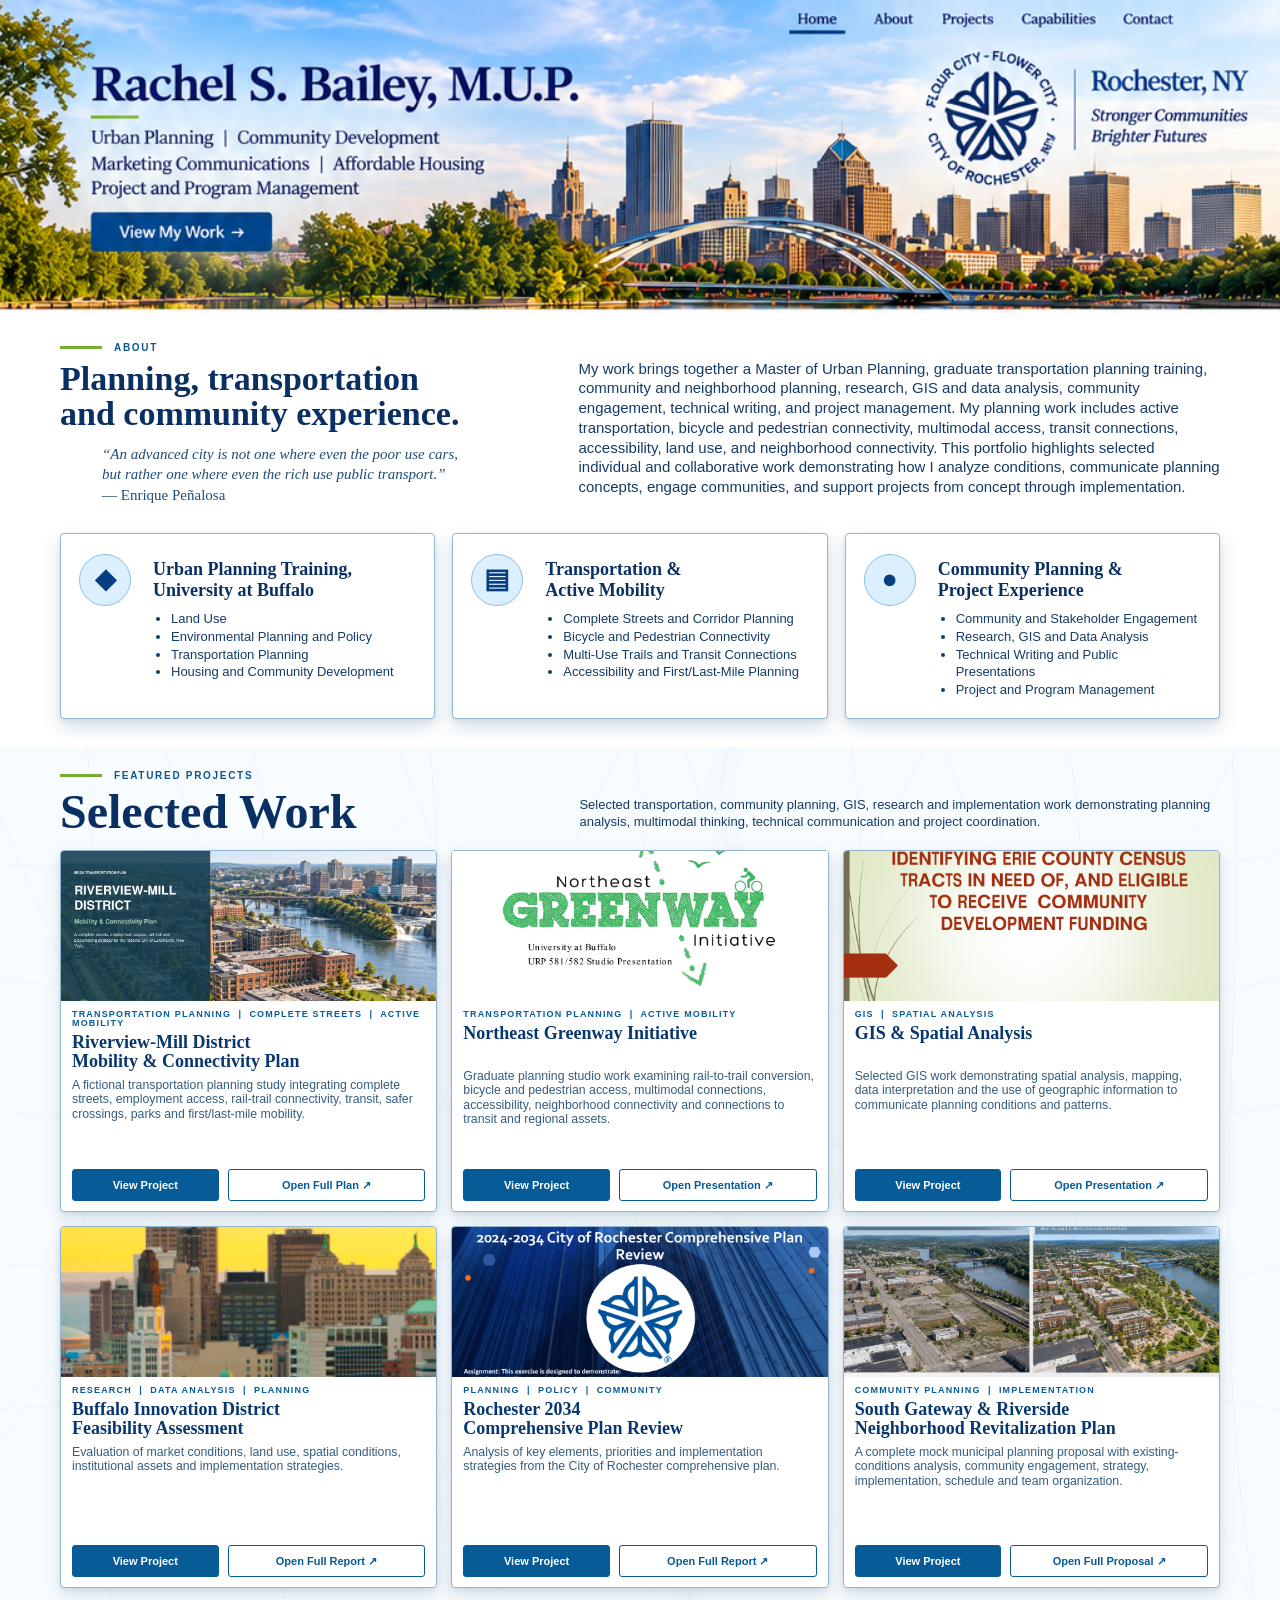
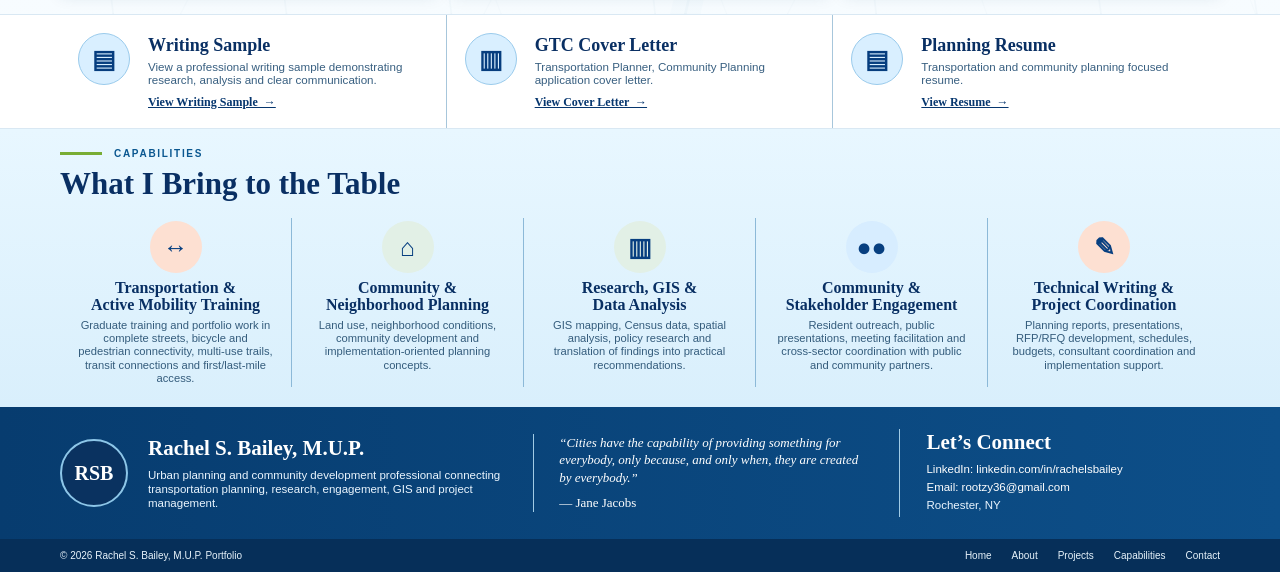
==== commit b4a13423: "Fix file links for cover letter and resume Updated links for cover letter and resume to correct file" ====
--- a/index.html
+++ b/index.html
@@ -127,8 +127,8 @@
 <section class="resources">
  <div class="container resource-grid">
    <article class="resource-card"><div class="resource-icon">▤</div><div><h3>Writing Sample</h3><p>View a professional writing sample demonstrating research, analysis and clear communication.</p><a href="writing-sample.html">View Writing Sample &nbsp;→</a></div></article>
-   <article class="resource-card"><div class="resource-icon">▥</div><div><h3>GTC Cover Letter</h3><p>Transportation Planner, Community Planning application cover letter.</p><a href="documents/Rachel_S_Bailey_Cover_Letter_GTC_Transportation_Planner.pdf" target="_blank">View Cover Letter &nbsp;→</a></div></article>
-   <article class="resource-card"><div class="resource-icon">▤</div><div><h3>Planning Resume</h3><p>Transportation and community planning focused resume.</p><a href="documents/Rachel_S_Bailey_Resume_GTC_Transportation_Planner.pdf" target="_blank">View Resume &nbsp;→</a></div></article>
+   <article class="resource-card"><div class="resource-icon">▥</div><div><h3>GTC Cover Letter</h3><p>Transportation Planner, Community Planning application cover letter.</p><a href="documents/Rachel_S_Bailey_Cover_Lette.pdf" target="_blank">View Cover Letter &nbsp;→</a></div></article>
+   <article class="resource-card"><div class="resource-icon">▤</div><div><h3>Planning Resume</h3><p>Transportation and community planning focused resume.</p><a href="documents/Rachel_S_Bailey_Resume.pdf" target="_blank">View Resume &nbsp;→</a></div></article>
  </div>
 </section>
 
@@ -160,4 +160,4 @@
   <div class="footer-bottom"><div class="container footer-bottom-inner"><span>© 2026 Rachel S. Bailey, M.U.P. Portfolio</span><nav><a href="#home">Home</a><a href="#about">About</a><a href="#projects">Projects</a><a href="#capabilities">Capabilities</a><a href="#contact">Contact</a></nav></div></div>
 </footer>
 </body>
-</html>+</html>
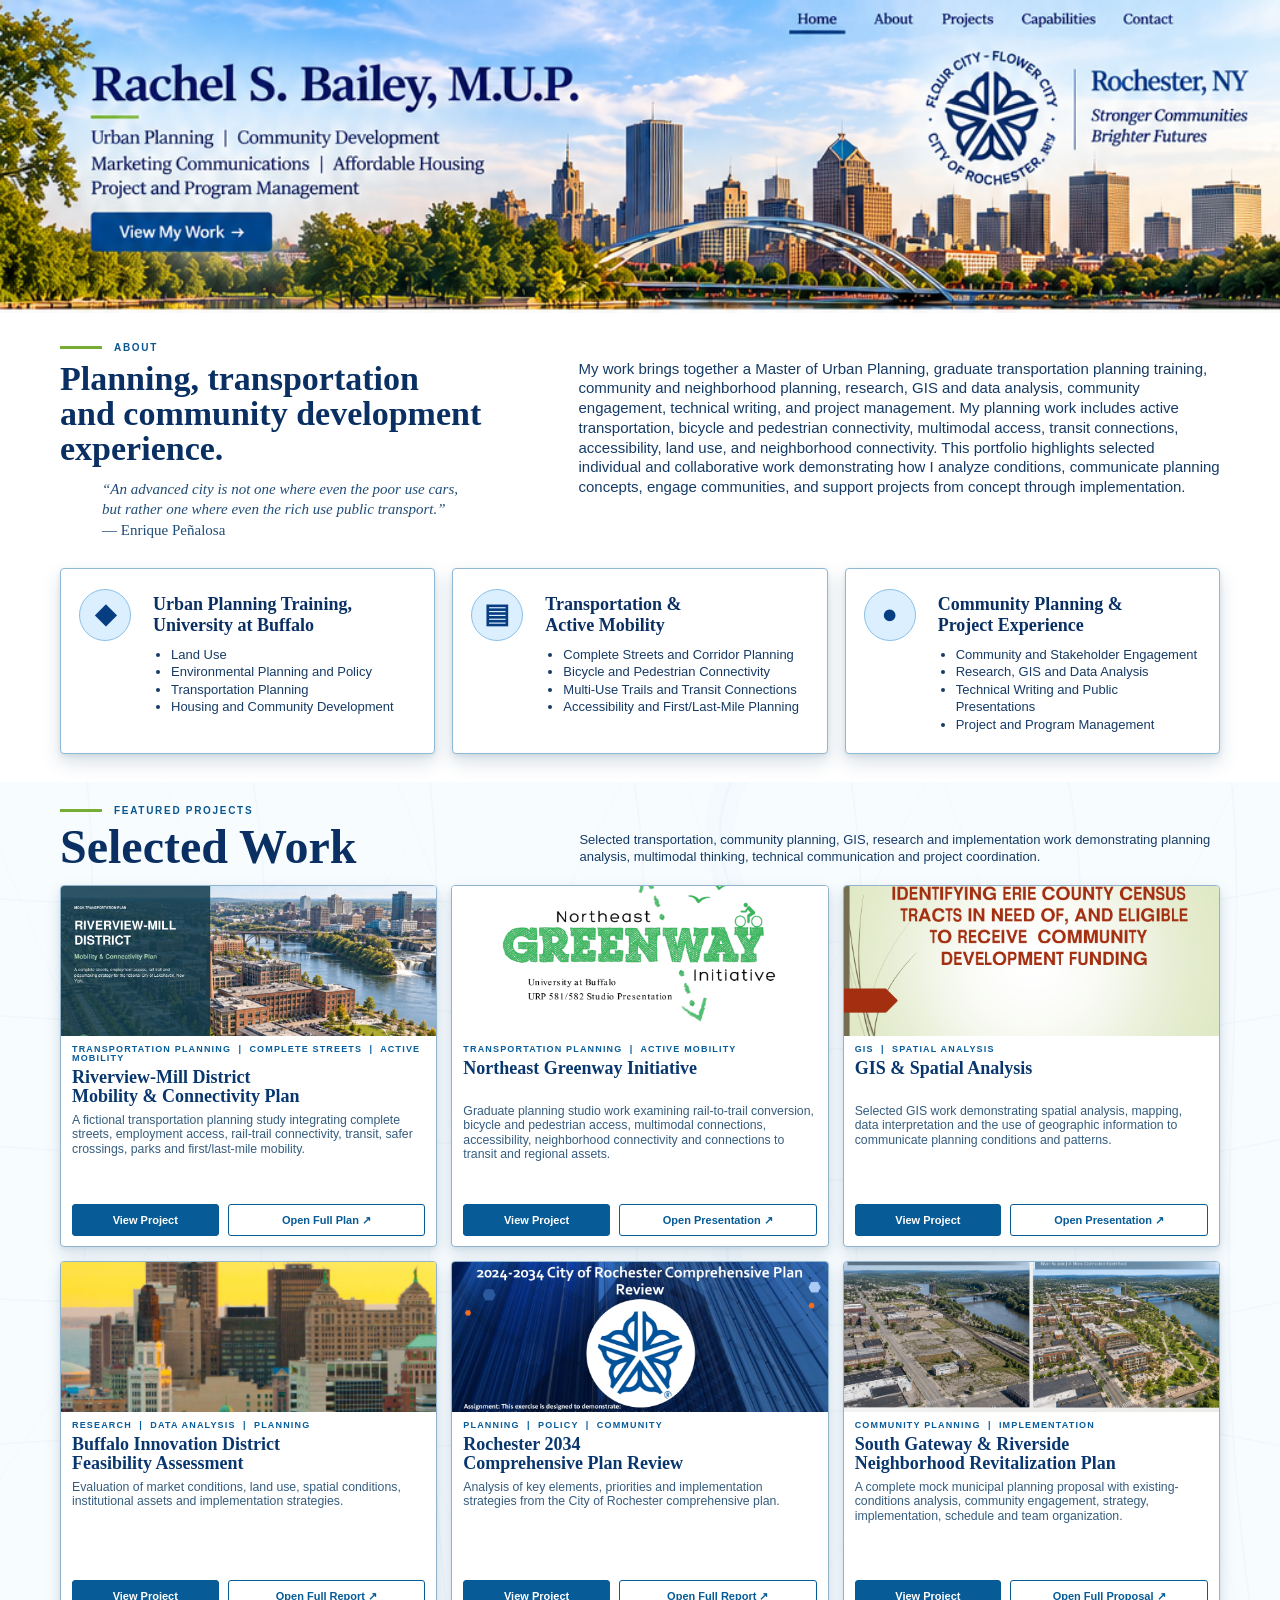
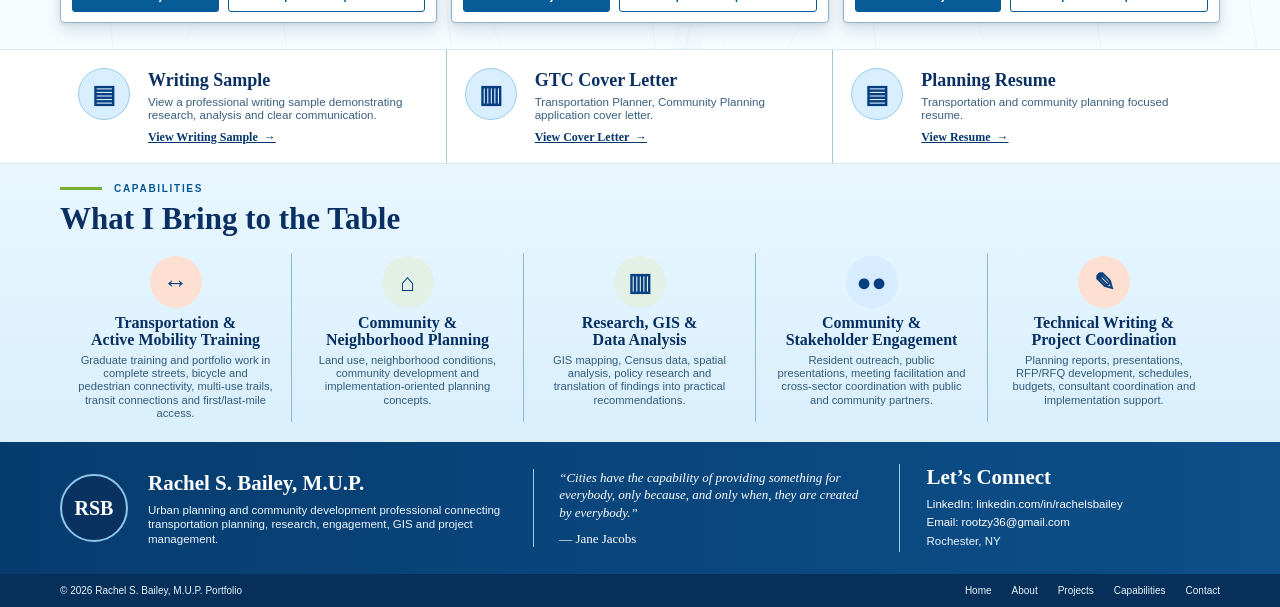
==== commit 4fe051d5: "Update About heading" ====
--- a/index.html
+++ b/index.html
@@ -25,7 +25,7 @@
     <div class="about-intro-grid">
       <div>
         <div class="eyebrow"><span></span>About</div>
-        <h2>Planning, transportation<br>and community experience.</h2>
+        <h2>Planning, transportation<br>and community development experience.</h2>
         <blockquote>“An advanced city is not one where even the poor use cars, but rather one where even the rich use public transport.”<cite>— Enrique Peñalosa</cite></blockquote>
       </div>
       <div class="about-copy">
@@ -127,8 +127,8 @@
 <section class="resources">
  <div class="container resource-grid">
    <article class="resource-card"><div class="resource-icon">▤</div><div><h3>Writing Sample</h3><p>View a professional writing sample demonstrating research, analysis and clear communication.</p><a href="writing-sample.html">View Writing Sample &nbsp;→</a></div></article>
-   <article class="resource-card"><div class="resource-icon">▥</div><div><h3>GTC Cover Letter</h3><p>Transportation Planner, Community Planning application cover letter.</p><a href="documents/Rachel_S_Bailey_Cover_Lette.pdf" target="_blank">View Cover Letter &nbsp;→</a></div></article>
-   <article class="resource-card"><div class="resource-icon">▤</div><div><h3>Planning Resume</h3><p>Transportation and community planning focused resume.</p><a href="documents/Rachel_S_Bailey_Resume.pdf" target="_blank">View Resume &nbsp;→</a></div></article>
+   <article class="resource-card"><div class="resource-icon">▥</div><div><h3>GTC Cover Letter</h3><p>Transportation Planner, Community Planning application cover letter.</p><a href="documents/Rachel_S_Bailey_Cover_Letter_GTC_Transportation_Planner.pdf" target="_blank">View Cover Letter &nbsp;→</a></div></article>
+   <article class="resource-card"><div class="resource-icon">▤</div><div><h3>Planning Resume</h3><p>Transportation and community planning focused resume.</p><a href="documents/Rachel_S_Bailey_Resume_GTC_Planner.pdf" target="_blank">View Resume &nbsp;→</a></div></article>
  </div>
 </section>
 
